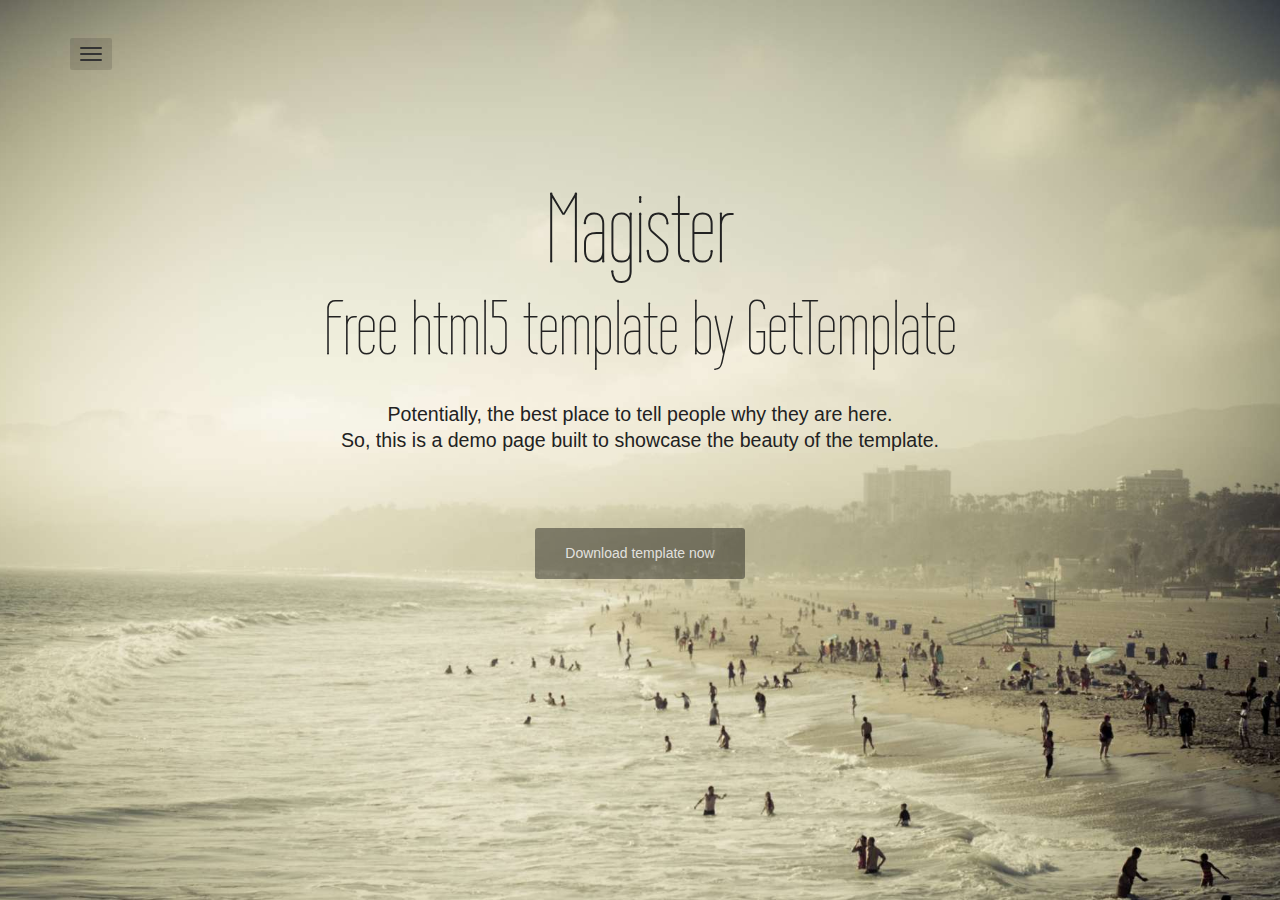
==== Magister/index.html @ 3eb02a28 "adding new template" ====
<!DOCTYPE html>
<html lang="en">
<head>
	<meta charset="utf-8">
	<meta name="viewport"    content="width=device-width, initial-scale=1.0">
	<meta name="description" content="">
	<meta name="author"      content="Sergey Pozhilov (GetTemplate.com)">
	
	<title>Magister - Free html5 template by GetTemplate</title>

	<link rel="shortcut icon" href="assets/images/gt_favicon.png">
	
	<!-- Bootstrap itself -->
	<link href="http://netdna.bootstrapcdn.com/bootstrap/3.0.3/css/bootstrap.min.css" rel="stylesheet" type="text/css">

	<!-- Custom styles -->
	<link rel="stylesheet" href="assets/css/magister.css">

	<!-- Fonts -->
	<link href="http://netdna.bootstrapcdn.com/font-awesome/4.0.3/css/font-awesome.min.css" rel="stylesheet" type="text/css">
	<link href='http://fonts.googleapis.com/css?family=Wire+One' rel='stylesheet' type='text/css'>
</head>

<!-- use "theme-invert" class on bright backgrounds, also try "text-shadows" class -->
<body class="theme-invert">

<nav class="mainmenu">
	<div class="container">
		<div class="dropdown">
			<button type="button" class="navbar-toggle" data-toggle="dropdown"><span class="icon-bar"></span> <span class="icon-bar"></span> <span class="icon-bar"></span> </button>
			<!-- <a data-toggle="dropdown" href="#">Dropdown trigger</a> -->
			<ul class="dropdown-menu" role="menu" aria-labelledby="dLabel">
				<li><a href="#head" class="active">Hello</a></li>
				<li><a href="#about">About me</a></li>
				<li><a href="#themes">Themes</a></li>
				<li><a href="#contact">Get in touch</a></li>
			</ul>
		</div>
	</div>
</nav>


<!-- Main (Home) section -->
<section class="section" id="head">
	<div class="container">

		<div class="row">
			<div class="col-md-10 col-lg-10 col-md-offset-1 col-lg-offset-1 text-center">	

				<!-- Site Title, your name, HELLO msg, etc. -->
				<h1 class="title">Magister</h1>
				<h2 class="subtitle">Free html5 template by GetTemplate</h2>

				<!-- Short introductory (optional) -->
				<h3 class="tagline">
					Potentially, the best place to tell people why they are here.<br>
					So, this is a demo page built to showcase the beauty of the template.
				</h3>
				
				<!-- Nice place to describe your site in a sentence or two -->
				<p><a href="/download/" class="btn btn-default btn-lg">Download template now</a></p>
	
			</div> <!-- /col -->
		</div> <!-- /row -->
	
	</div>
</section>

<!-- Second (About) section -->
<section class="section" id="about">
	<div class="container">
	
		<h2 class="text-center title">About me</h2>
		<div class="row">
			<div class="col-sm-4 col-sm-offset-2">    
				<h5><strong>Where's my lorem ipsum?<br></strong></h5>
				<p>Well, here it is: Lorem ipsum dolor sit amet, consectetur adipisicing elit. Dolorum, ullam, ducimus, eaque, ex autem est dolore illo similique quasi unde sint rerum magnam quod amet iste dolorem ad laudantium molestias enim quibusdam inventore totam fugit eum iusto ratione alias deleniti suscipit modi quis nostrum veniam fugiat debitis officiis impedit ipsum natus ipsa. Doloremque, id, at, corporis, libero laborum architecto mollitia molestiae maxime aut deserunt sed perspiciatis quibusdam praesentium consectetur in sint impedit voluptates! Deleniti, sequi voluptate recusandae facere nostrum?</p>    
			</div>
			<div class="col-sm-4">
				<h5><strong>More, more lipsum!<br></strong></h5>    
				<p>Tempore, eos, voluptatem minus commodi error aut eaque neque consequuntur optio nesciunt quod quibusdam. Ipsum, voluptatibus, totam, modi perspiciatis repudiandae odio ad possimus molestias culpa optio eaque itaque dicta quod cupiditate reiciendis illo illum aspernatur ducimus praesentium quae porro alias repellat quasi cum fugiat accusamus molestiae exercitationem amet fugit sint eligendi omnis adipisci corrupti. Aspernatur.</p>    
				<h5><strong>Author links<br></strong></h5>    
				<p><a href="http://be.net/pozhilov9409">Behance</a> / <a href="https://twitter.com/serggg">Twitter</a> / <a href="http://linkedin.com/pozhilov">LinkedIn</a> / <a href="https://www.facebook.com/pozhilov">Facebook</a></p>
			</div>
		</div>
	</div>
</section>

<!-- Third (Works) section -->
<section class="section" id="themes">
	<div class="container">
	
		<h2 class="text-center title">More Themes</h2>
		<p class="lead text-center">
			Huge thank you to all people who publish<br>
			their photos at <a href="http://unsplash.com">Unsplash</a>, thank you guys!
		</p>
		<div class="row">
			<div class="col-sm-4 col-sm-offset-2">
				<div class="thumbnail">
					<img src="assets/screenshots/sshot1.jpg" alt="">
					<div class="caption">
						<h3>Thumbnail label</h3>
						<p>Lorem ipsum dolor sit amet, consectetur adipisicing elit. Neque doloribus enim vitae nam cupiditate eius at explicabo eaque facere iste.</p>
						<p><a href="#" class="btn btn-primary" role="button">Button</a> <a href="#" class="btn btn-default" role="button">Button</a></p>
					</div>
				</div>
			</div>
			<div class="col-sm-4">
				<div class="thumbnail">
					<img src="assets/screenshots/sshot4.jpg" alt="">
					<div class="caption">
						<h3>Thumbnail label</h3>
						<p>Lorem ipsum dolor sit amet, consectetur adipisicing elit. Neque doloribus enim vitae nam cupiditate eius at explicabo eaque facere iste.</p>
						<p><a href="#" class="btn btn-primary" role="button">Button</a> <a href="#" class="btn btn-default" role="button">Button</a></p>
					</div>
				</div>
			</div>
			<div class="col-sm-4 col-sm-offset-2">
				<div class="thumbnail">
					<img src="assets/screenshots/sshot5.jpg" alt="">
					<div class="caption">
						<h3>Thumbnail label</h3>
						<p>Lorem ipsum dolor sit amet, consectetur adipisicing elit. Neque doloribus enim vitae nam cupiditate eius at explicabo eaque facere iste.</p>
						<p><a href="#" class="btn btn-primary" role="button">Button</a> <a href="#" class="btn btn-default" role="button">Button</a></p>
					</div>
				</div>
			</div>
			<div class="col-sm-4">
				<div class="thumbnail">
					<img src="assets/screenshots/sshot3.jpg" alt="">
					<div class="caption">
						<h3>Thumbnail label</h3>
						<p>Lorem ipsum dolor sit amet, consectetur adipisicing elit. Neque doloribus enim vitae nam cupiditate eius at explicabo eaque facere iste.</p>
						<p><a href="#" class="btn btn-primary" role="button">Button</a> <a href="#" class="btn btn-default" role="button">Button</a></p>
					</div>
				</div>
			</div>

		</div>

	</div>
</section>

<!-- Fourth (Contact) section -->
<section class="section" id="contact">
	<div class="container">
	
		<h2 class="text-center title">Get in touch</h2>

		<div class="row">
			<div class="col-sm-8 col-sm-offset-2 text-center">
				<p class="lead">Have a question about this template, or want to suggest a new feature?</p>
				<p>Feel free to email me, or drop me a line in Twitter!</p>
				<p><b>gt@gettemplate.com</b><br><br></p>
				<ul class="list-inline list-social">
					<li><a href="https://twitter.com/serggg" class="btn btn-link"><i class="fa fa-twitter fa-fw"></i> Twitter</a></li>
					<li><a href="https://github.com/pozhilov" class="btn btn-link"><i class="fa fa-github fa-fw"></i> Github</a></li>
					<li><a href="http://linkedin/in/pozhilov" class="btn btn-link"><i class="fa fa-linkedin fa-fw"></i> LinkedIn</a></li>
				</ul>
			</div>
		</div>

	</div>
</section>


<!-- Load js libs only when the page is loaded. -->
<script src="http://ajax.googleapis.com/ajax/libs/jquery/1.10.2/jquery.min.js"></script>
<script src="http://netdna.bootstrapcdn.com/bootstrap/3.0.3/js/bootstrap.min.js"></script>
<script src="assets/js/modernizr.custom.72241.js"></script>
<!-- Custom template scripts -->
<script src="assets/js/magister.js"></script>
</body>
</html>
---- Magister/assets/css/magister.css ----
html {
	background:#505D6E url(../images/body4.jpg) no-repeat center center fixed; 
	min-height:100%;
	-webkit-background-size: cover;
	   -moz-background-size: cover;
	     -o-background-size: cover;
	        background-size: cover;
}

body {
	background:transparent;
	min-height:100%; 	
	-webkit-font-smoothing: antialiased;
	-webkit-overflow-scrolling: touch;
	line-height: 1.5em;
	font-size:14px;
	font-family: Helvetica, Arial, sans-serif;
	color:#fff;
	color:rgba(255,255,255,.8); 
	font-weight: normal;
}


/********************************************************/
/*                    Navigation bar                    */
/********************************************************/
.mainmenu { z-index: 999999; width:100%;  padding: 30px 0 0 0;}
@media (min-width: 768px) {
	.mainmenu { position: fixed; }
}

.navbar-toggle {
	position:relative;
	float:left;
	display:block;
	padding: 9px 10px;
	background: rgba(255, 255, 255, 0.2);
	background-image: none;
	border: 0 none;
	top:0px; 
	-webkit-border-radius: 2px;
	   -moz-border-radius: 2px;
	        border-radius: 2px;
	outline: 0;
	opacity: 1;
	-webkit-transition: all .45s;
	   -moz-transition: all .45s;
	        transition: all .45s;
	        float: left;
}
.navbar-toggle .icon-bar {
  display: block;
  width: 22px;
  height: 2px;
  background: #fff;
}
.navbar-toggle .icon-bar + .icon-bar {
	margin-top: 4px;
}
.open .navbar-toggle { 
	top:-70px; 
	opacity: 0;  
}
.mainmenu .dropdown-menu {
	top: -14em;
	left: 0px;
	font-size: 13px;
	padding:0;
	background:none;
	border:0 none;
	border-radius: 2px;
	-webkit-box-shadow: none;
	box-shadow: none;
	display:block;
	opacity:0;
	-webkit-transition: all .45s;
	   -moz-transition: all .45s;
	        transition: all .45s;
}
.mainmenu .dropdown-menu .active { 
	font-weight:bold;
}
.mainmenu .open .dropdown-menu { 
	top:2px;
	opacity:1;
}
.mainmenu .dropdown-menu a { 
	padding:10px 10px;
	margin:0;
	color:white;
	text-decoration: none;
	-webkit-border-radius: 2px;
	   -moz-border-radius: 2px;
	        border-radius: 2px;
}
.mainmenu .dropdown-menu a:hover { 
	background:rgba(255,255,255,.1);
	color:white;
	padding:10px 8px 10px 12px;
}



/********************************************************/
/*             Sections - universal classes             */
/********************************************************/
.section { 
	z-index: 1;
	min-height:420px;
	width: 100%; 
	overflow:auto;
	height:100%;
	padding-top:100px;
	padding-bottom:50px; 
	display:none;
	top:0;
} 
@media (min-width: 768px) {
	.section { padding-top:160px;}
}

/* Show one of sections */
#head { 
	display: block;
}


/********************************************************/
/*                      Typography                      */
/********************************************************/
a { color:#fff; text-decoration: none; }
a:hover, a:active { color:#fff; text-decoration: underline; }
.lead { 
	font-weight:normal;
	font-size:1.5em;
	line-height:1.2em;
}

.title,
.subtitle { 
	font-family: 'Wire One', Helvetica, Arial, sans-serif;
	font-weight:normal;
	font-size:7em;
	margin-bottom:15px; 
	color:#FDF9F4; 
	line-height:1em;
}
.subtitle { 
	line-height:.9em;
	font-size:5.5em;
	margin-top:0;
	margin-bottom:40px; 
}
.tagline { 
	font-size:1.4em;
	line-height:1.3em;
	font-weight:normal;
	margin-bottom:75px;
}

@media (max-width: 767px) {
	.lead { 
		font-size:1.3em;
	}
}


/********************************************************/
/*                   UI - Buttons                       */
/********************************************************/
.btn{
	color:#333;
	text-shadow: none;
	text-decoration: none;
	-webkit-border-radius: 3px;
	-moz-border-radius: 3px;
	border-radius: 3px;
	border:0 none;
}
.btn:hover {
	color:#000;
}
.btn-lg { 
	padding:16px 30px;
	font-size:inherit;
}

.btn-link {
	color:rgba(255,255,255,.8);
}
.btn-link:hover, .btn-link:focus, .btn-link:active {
	color:#fff
}
.btn-default {
	background: rgba(255,255,255,.5);
}
.btn-default:hover, .btn-default:focus, .btn-default:active, .btn-default.active {
	background: rgba(255,255,255,.8);
}
.btn-primary {
	background: rgba(255,255,255,.2);
}
.btn-primary:hover, .btn-primary:focus, .btn-primary:active, .btn-primary:active {
	background: rgba(255,255,255,.5);
}



/********************************************************/
/*                 UI - Thumbnails                      */
/********************************************************/
.thumbnail {
	background-color: rgba(255,255,255,.2);
	border: 0 none;
	padding:10px;
	-webkit-border-radius: 2px;
	   -moz-border-radius: 2px;
	        border-radius: 2px;
}
.thumbnail .caption {
	color: inherit;
}



/********************************************************/
/*                 Everything else                      */
/********************************************************/

.list-social .btn { 
	font-size:1.3em; 
}
.list-social .btn:hover, .list-social .btn:active, .list-social .btn:focus { 
	text-decoration: none; 
}


/* Social buttons in the footer */
#social { 
	margin-top:50px;
	margin-bottom:50px;
}
#social .wrapper { 
	width:340px; 
	margin:0 auto;
}






























/***********************************************************/
/*                   Theme: text shadows                   */
/***********************************************************/
.text-shadows { 	
	text-shadow:0 1px 2px rgba(0,0,0,.2);
}
.text-shadows .title,
.text-shadows .subtitle,
.text-shadows .tagline { 
	text-shadow:0 2px 3px rgba(0,0,0,.4);
}
.text-shadows .mainmenu .dropdown-menu a { 
	text-shadow:0 2px 1px rgba(0,0,0,.2);
}
.text-shadows .mainmenu .dropdown-menu a:hover { 
	text-shadow:none;
}



/***********************************************************/
/*                   Inverted theme                        */
/***********************************************************/
.theme-invert { 	
	color:#222;
	color:rgba(0,0,0,.8); 
 }
.theme-invert a { 
	color:#000;
}
.theme-invert .btn {
	color:rgba(255,255,255,.8);
}
.theme-invert .btn:hover {
	color:#fff;
}
.theme-invert .btn-link {
	color:rgba(0,0,0,.8);
}
.theme-invert .btn-link:hover, .theme-invert .btn-link:focus, .theme-invert .btn-link:active {
	color:#000
}
.theme-invert .navbar-toggle {
	background: rgba(0, 0, 0, 0.12);
}
.theme-invert .navbar-toggle .icon-bar {
  background: #333;
}
.theme-invert .mainmenu .dropdown-menu a { 
	color:#000;
}
.theme-invert .mainmenu .dropdown-menu a:hover { 
	background:rgba(0,0,0,.1);
	color:#000;
}

.theme-invert .title,
.theme-invert .subtitle,
.theme-invert .tagline { 
	color:#222222; 
}

.theme-invert .btn-default {
	background: rgba(0,0,0,.4);
}
.theme-invert .btn-default:hover,
.theme-invert .btn-default:focus,
.theme-invert .btn-default:active,
.theme-invert .btn-default.active {
	background: rgba(0,0,0,.6);
	color:#fff;
}
.theme-invert .btn-primary {
	background: rgba(0,0,0,.2);
}
.theme-invert .btn-primary:hover,
.theme-invert .btn-primary:focus,
.theme-invert .btn-primary:active,
.theme-invert .btn-primary.active {
	background: rgba(0,0,0,.3);
	color:#fff;
}

.theme-invert .thumbnail {
	background-color: rgba(255,255,255,.8);
}
.thumbnail .caption {
	color: inherit;
}
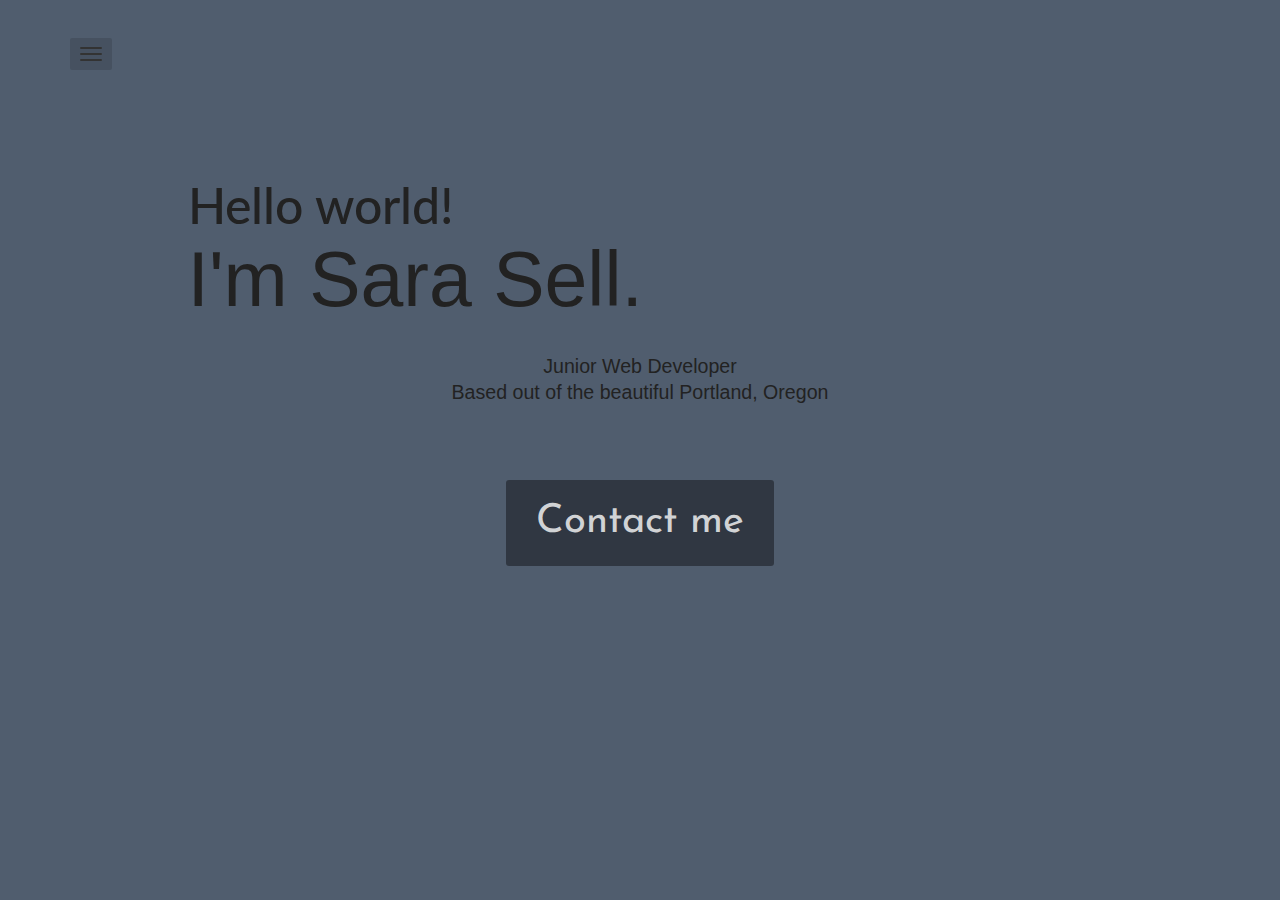
==== commit 750d36fc: "getting the template stylized and adding a couple pics" ====
--- a/Magister/index.html
+++ b/Magister/index.html
@@ -6,19 +6,20 @@
 	<meta name="description" content="">
 	<meta name="author"      content="Sergey Pozhilov (GetTemplate.com)">
 	
-	<title>Magister - Free html5 template by GetTemplate</title>
+	<title>Sara Sell</title>
 
 	<link rel="shortcut icon" href="assets/images/gt_favicon.png">
 	
-	<!-- Bootstrap itself -->
+	<!-- Bootstrap -->
 	<link href="http://netdna.bootstrapcdn.com/bootstrap/3.0.3/css/bootstrap.min.css" rel="stylesheet" type="text/css">
 
 	<!-- Custom styles -->
 	<link rel="stylesheet" href="assets/css/magister.css">
+	<link rel="stylesheet" type="text/css" href="assets/css/stylesheet.css">
 
 	<!-- Fonts -->
 	<link href="http://netdna.bootstrapcdn.com/font-awesome/4.0.3/css/font-awesome.min.css" rel="stylesheet" type="text/css">
-	<link href='http://fonts.googleapis.com/css?family=Wire+One' rel='stylesheet' type='text/css'>
+    <link href='http://fonts.googleapis.com/css?family=Lato|Josefin+Sans|Grand+Hotel' rel='stylesheet' type='text/css'>
 </head>
 
 <!-- use "theme-invert" class on bright backgrounds, also try "text-shadows" class -->
@@ -31,9 +32,9 @@
 			<!-- <a data-toggle="dropdown" href="#">Dropdown trigger</a> -->
 			<ul class="dropdown-menu" role="menu" aria-labelledby="dLabel">
 				<li><a href="#head" class="active">Hello</a></li>
-				<li><a href="#about">About me</a></li>
-				<li><a href="#themes">Themes</a></li>
-				<li><a href="#contact">Get in touch</a></li>
+				<li><a href="#about">About</a></li>
+				<li><a href="#themes">Portfolio</a></li>
+				<li><a href="#contact">Contact</a></li>
 			</ul>
 		</div>
 	</div>
@@ -48,17 +49,17 @@
 			<div class="col-md-10 col-lg-10 col-md-offset-1 col-lg-offset-1 text-center">	
 
 				<!-- Site Title, your name, HELLO msg, etc. -->
-				<h1 class="title">Magister</h1>
-				<h2 class="subtitle">Free html5 template by GetTemplate</h2>
+				<h1 class="title">Hello world!</h1>
+				<h2 class="subtitle">I'm Sara Sell.</h2>
 
 				<!-- Short introductory (optional) -->
 				<h3 class="tagline">
-					Potentially, the best place to tell people why they are here.<br>
-					So, this is a demo page built to showcase the beauty of the template.
+					Junior Web Developer<br>
+					Based out of the beautiful Portland, Oregon
 				</h3>
 				
 				<!-- Nice place to describe your site in a sentence or two -->
-				<p><a href="/download/" class="btn btn-default btn-lg">Download template now</a></p>
+				<p><a href="/download/" class="btn btn-default btn-lg">Contact me</a></p>
 	
 			</div> <!-- /col -->
 		</div> <!-- /row -->
@@ -70,7 +71,7 @@
 <section class="section" id="about">
 	<div class="container">
 	
-		<h2 class="text-center title">About me</h2>
+		<h2 class="text-center title">About</h2>
 		<div class="row">
 			<div class="col-sm-4 col-sm-offset-2">    
 				<h5><strong>Where's my lorem ipsum?<br></strong></h5>
@@ -79,10 +80,11 @@
 			<div class="col-sm-4">
 				<h5><strong>More, more lipsum!<br></strong></h5>    
 				<p>Tempore, eos, voluptatem minus commodi error aut eaque neque consequuntur optio nesciunt quod quibusdam. Ipsum, voluptatibus, totam, modi perspiciatis repudiandae odio ad possimus molestias culpa optio eaque itaque dicta quod cupiditate reiciendis illo illum aspernatur ducimus praesentium quae porro alias repellat quasi cum fugiat accusamus molestiae exercitationem amet fugit sint eligendi omnis adipisci corrupti. Aspernatur.</p>    
-				<h5><strong>Author links<br></strong></h5>    
-				<p><a href="http://be.net/pozhilov9409">Behance</a> / <a href="https://twitter.com/serggg">Twitter</a> / <a href="http://linkedin.com/pozhilov">LinkedIn</a> / <a href="https://www.facebook.com/pozhilov">Facebook</a></p>
+				<h5><strong>My links<br></strong></h5>    
+				<p><a href="http://twitter.com/sellcommasara">Twitter</a> / <a href="https://github.com/sarasell">Github</a> / <a href="https://www.linkedin.com/pub/sara-sell/88/38b/128">LinkedIn</a></p>
 			</div>
 		</div>
+		<p><a href="/download/" class="btn btn-default btn-lg">Contact me</a></p><!--insert my resume pdf on this line-->
 	</div>
 </section>
 
@@ -90,7 +92,7 @@
 <section class="section" id="themes">
 	<div class="container">
 	
-		<h2 class="text-center title">More Themes</h2>
+		<h2 class="text-center title">Some of my projects</h2>
 		<p class="lead text-center">
 			Huge thank you to all people who publish<br>
 			their photos at <a href="http://unsplash.com">Unsplash</a>, thank you guys!
@@ -100,8 +102,8 @@
 				<div class="thumbnail">
 					<img src="assets/screenshots/sshot1.jpg" alt="">
 					<div class="caption">
-						<h3>Thumbnail label</h3>
-						<p>Lorem ipsum dolor sit amet, consectetur adipisicing elit. Neque doloribus enim vitae nam cupiditate eius at explicabo eaque facere iste.</p>
+						<h3>letefeed</h3>
+						<p>INSERT DESCRIPTION OF SITE</p>
 						<p><a href="#" class="btn btn-primary" role="button">Button</a> <a href="#" class="btn btn-default" role="button">Button</a></p>
 					</div>
 				</div>
@@ -110,8 +112,8 @@
 				<div class="thumbnail">
 					<img src="assets/screenshots/sshot4.jpg" alt="">
 					<div class="caption">
-						<h3>Thumbnail label</h3>
-						<p>Lorem ipsum dolor sit amet, consectetur adipisicing elit. Neque doloribus enim vitae nam cupiditate eius at explicabo eaque facere iste.</p>
+						<h3>Healing Touch</h3>
+						<p>INSERT DESCRIPTION OF MASSAGE SITE.</p>
 						<p><a href="#" class="btn btn-primary" role="button">Button</a> <a href="#" class="btn btn-default" role="button">Button</a></p>
 					</div>
 				</div>
@@ -120,8 +122,8 @@
 				<div class="thumbnail">
 					<img src="assets/screenshots/sshot5.jpg" alt="">
 					<div class="caption">
-						<h3>Thumbnail label</h3>
-						<p>Lorem ipsum dolor sit amet, consectetur adipisicing elit. Neque doloribus enim vitae nam cupiditate eius at explicabo eaque facere iste.</p>
+						<h3>Liz Keegan</h3>
+						<p>INSERT DESCRIPTION OF LIZ'S SITE.</p>
 						<p><a href="#" class="btn btn-primary" role="button">Button</a> <a href="#" class="btn btn-default" role="button">Button</a></p>
 					</div>
 				</div>
@@ -146,17 +148,17 @@
 <section class="section" id="contact">
 	<div class="container">
 	
-		<h2 class="text-center title">Get in touch</h2>
+		<h2 class="text-center title">Contact</h2>
 
 		<div class="row">
 			<div class="col-sm-8 col-sm-offset-2 text-center">
-				<p class="lead">Have a question about this template, or want to suggest a new feature?</p>
-				<p>Feel free to email me, or drop me a line in Twitter!</p>
-				<p><b>gt@gettemplate.com</b><br><br></p>
+				<p class="lead">Want to just chat about coding or contact me for a potential work or collaboration opportunity?</p>
+				<p>Please feel free to email me, or drop me a line on Twitter!</p>
+				<p><b>sara.eb.sell@gmail.com</b><br><br></p>
 				<ul class="list-inline list-social">
-					<li><a href="https://twitter.com/serggg" class="btn btn-link"><i class="fa fa-twitter fa-fw"></i> Twitter</a></li>
-					<li><a href="https://github.com/pozhilov" class="btn btn-link"><i class="fa fa-github fa-fw"></i> Github</a></li>
-					<li><a href="http://linkedin/in/pozhilov" class="btn btn-link"><i class="fa fa-linkedin fa-fw"></i> LinkedIn</a></li>
+					<li><a href="http://twitter.com/sellcommasara" class="btn btn-link"><i class="fa fa-twitter fa-fw"></i> Twitter</a></li>
+					<li><a href="https://github.com/sarasell" class="btn btn-link"><i class="fa fa-github fa-fw"></i> Github</a></li>
+					<li><a href="https://www.linkedin.com/pub/sara-sell/88/38b/128" class="btn btn-link"><i class="fa fa-linkedin fa-fw"></i> LinkedIn</a></li>
 				</ul>
 			</div>
 		</div>
--- a/Magister/assets/css/magister.css
+++ b/Magister/assets/css/magister.css
@@ -1,12 +1,3 @@
-html {
-	background:#505D6E url(../images/body4.jpg) no-repeat center center fixed; 
-	min-height:100%;
-	-webkit-background-size: cover;
-	   -moz-background-size: cover;
-	     -o-background-size: cover;
-	        background-size: cover;
-}
-
 body {
 	background:transparent;
 	min-height:100%; 	
@@ -15,8 +6,8 @@
 	line-height: 1.5em;
 	font-size:14px;
 	font-family: Helvetica, Arial, sans-serif;
-	color:#fff;
-	color:rgba(255,255,255,.8); 
+	/*color:#fff;
+	color:rgba(255,255,255,.8); */
 	font-weight: normal;
 }
 
@@ -247,33 +238,6 @@
 
 
 
-
-
-
-
-
-
-
-
-
-
-
-
-
-
-
-
-
-
-
-
-
-
-
-
-
-
-
 /***********************************************************/
 /*                   Theme: text shadows                   */
 /***********************************************************/
--- a/Magister/assets/css/stylesheet.css
+++ b/Magister/assets/css/stylesheet.css
@@ -0,0 +1,124 @@
+html {
+  background:#505D6E url(.../images/world.jpg) no-repeat center center fixed; 
+  min-height:100%;
+  -webkit-background-size: cover;
+     -moz-background-size: cover;
+       -o-background-size: cover;
+          background-size: cover;
+}
+
+.title {
+  font-family: 'Lato','Lucida Grande', 'Helvetica Neue', Helvetica, Arial, sans-serif;
+  font-weight: 500;
+  font-size: 50px;
+  text-align: left;
+  padding-left: 20px;
+}
+
+h2 {
+  text-align: left;
+  font-family: 'Josefin Sans';
+  padding-left: 20px;
+}
+
+.contact-me {
+  margin-top: 100px;
+  padding: 10px;
+}
+
+.contact-me p {
+  color: #F2E3D0;
+  font-family: 'Grand Hotel','Lucida Grande', sans-serif;
+  font-size: 60px;
+}
+
+ body p {
+  font-family: 'Josefin Sans','Lucida Grande', 'Helvetica Neue', Helvetica, Arial, sans-serif;
+  font-size: 40px;
+  text-align: center;
+ }
+
+.icons {
+ font-size: 50px;
+}
+
+.icons img {
+  width: 100px;
+  height: 100px;
+}
+ /*footer div {
+  text-decoration: none;
+  color: #F2C063;
+  text-align: center;
+  min-height: 100%;
+}
+
+ footer div a {
+  text-decoration: none;
+  text-align: center;
+  font-size: 25px;
+  color: #C5D1D9;
+  font-family: 'Grand Hotel','Lucida Grande','sans-serif';
+ }  
+
+footer {
+    margin-top: 70%;
+    text-decoration: none;
+}*/
+
+
+
+
+/*******************************************************************************
+Small Device Styles
+*******************************************************************************/
+
+@media screen and (max-width: 480px) {
+  body {
+    font-size:14px;
+  }
+
+  #downloads {
+    display: none;
+  }
+
+  .inner {
+    min-width: 320px;
+    max-width: 480px;
+  }
+
+  #project_title {
+  font-size: 32px;
+  }
+
+  h1 {
+    font-size: 28px;
+  }
+
+  h2 {
+    font-size: 24px;
+  }
+
+  h3 {
+    font-size: 21px;
+  }
+
+  h4 {
+    font-size: 18px;
+  }
+
+  h5 {
+    font-size: 14px;
+  }
+
+  h6 {
+    font-size: 12px;
+  }
+
+  code, pre {
+    min-width: 320px;
+    max-width: 480px;
+    font-size: 11px;
+  }
+
+}
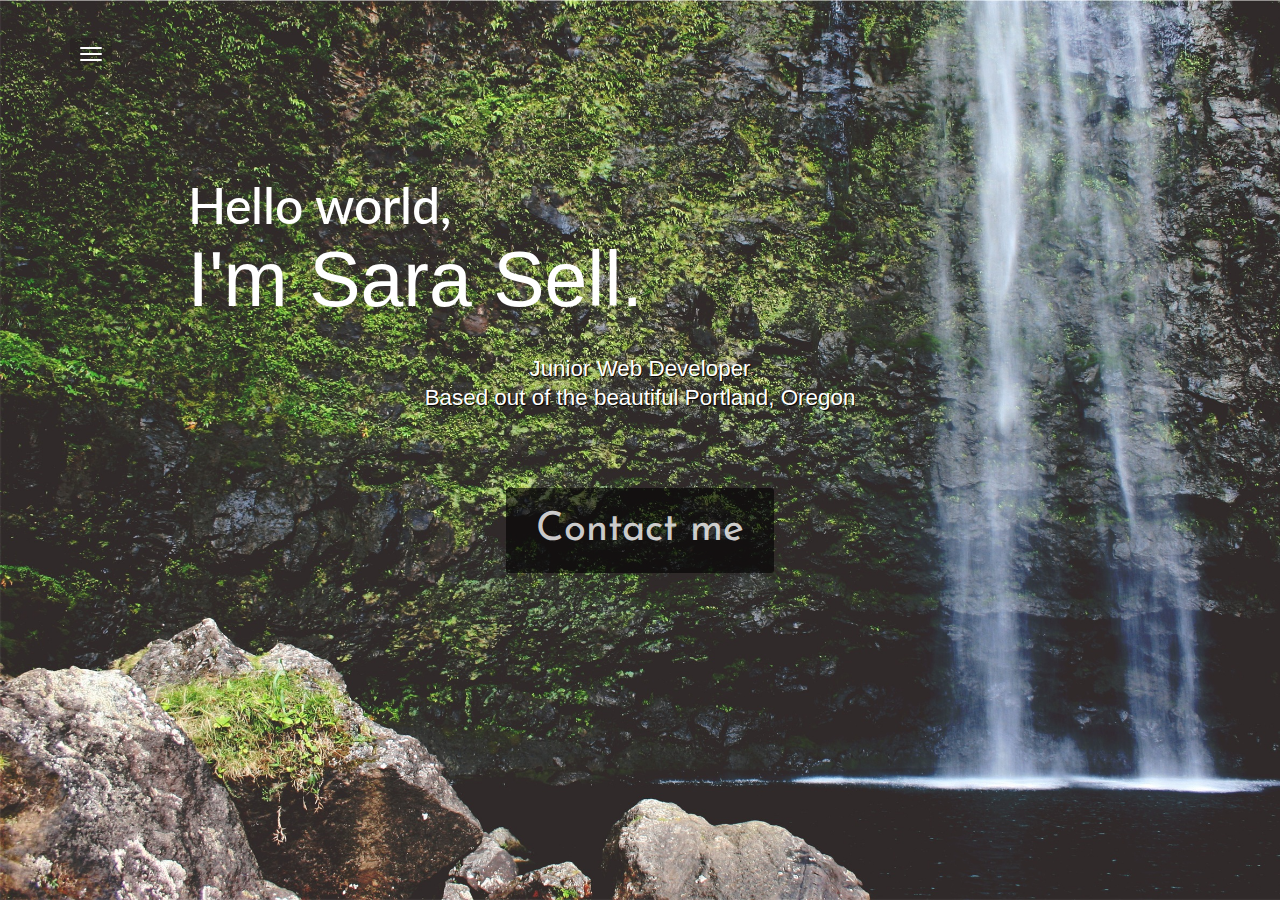
==== commit 65c009a6: "added a background and edited some defualt styling" ====
--- a/Magister/index.html
+++ b/Magister/index.html
@@ -8,7 +8,7 @@
 	
 	<title>Sara Sell</title>
 
-	<link rel="shortcut icon" href="assets/images/gt_favicon.png">
+	<!--<link rel="shortcut icon" href="assets/images/gt_favicon.png">-->
 	
 	<!-- Bootstrap -->
 	<link href="http://netdna.bootstrapcdn.com/bootstrap/3.0.3/css/bootstrap.min.css" rel="stylesheet" type="text/css">
@@ -33,7 +33,7 @@
 			<ul class="dropdown-menu" role="menu" aria-labelledby="dLabel">
 				<li><a href="#head" class="active">Hello</a></li>
 				<li><a href="#about">About</a></li>
-				<li><a href="#themes">Portfolio</a></li>
+				<li><a href="#themes">Projects</a></li>
 				<li><a href="#contact">Contact</a></li>
 			</ul>
 		</div>
@@ -49,7 +49,7 @@
 			<div class="col-md-10 col-lg-10 col-md-offset-1 col-lg-offset-1 text-center">	
 
 				<!-- Site Title, your name, HELLO msg, etc. -->
-				<h1 class="title">Hello world!</h1>
+				<h1 class="title">Hello world,</h1>
 				<h2 class="subtitle">I'm Sara Sell.</h2>
 
 				<!-- Short introductory (optional) -->
@@ -84,7 +84,7 @@
 				<p><a href="http://twitter.com/sellcommasara">Twitter</a> / <a href="https://github.com/sarasell">Github</a> / <a href="https://www.linkedin.com/pub/sara-sell/88/38b/128">LinkedIn</a></p>
 			</div>
 		</div>
-		<p><a href="/download/" class="btn btn-default btn-lg">Contact me</a></p><!--insert my resume pdf on this line-->
+		<p><a href="/download/" class="btn btn-default btn-lg">Resume</a></p><!--insert my resume pdf on this line-->
 	</div>
 </section>
 
@@ -92,18 +92,18 @@
 <section class="section" id="themes">
 	<div class="container">
 	
-		<h2 class="text-center title">Some of my projects</h2>
-		<p class="lead text-center">
+		<h2 class="text-center title">My current work</h2>
+		<!--<p class="lead text-center">
 			Huge thank you to all people who publish<br>
 			their photos at <a href="http://unsplash.com">Unsplash</a>, thank you guys!
-		</p>
+		</p>-->
 		<div class="row">
 			<div class="col-sm-4 col-sm-offset-2">
 				<div class="thumbnail">
 					<img src="assets/screenshots/sshot1.jpg" alt="">
 					<div class="caption">
 						<h3>letefeed</h3>
-						<p>INSERT DESCRIPTION OF SITE</p>
+						<p>A social media application that connects the user to the NBA athletes of their choice.</p>
 						<p><a href="#" class="btn btn-primary" role="button">Button</a> <a href="#" class="btn btn-default" role="button">Button</a></p>
 					</div>
 				</div>
@@ -113,7 +113,7 @@
 					<img src="assets/screenshots/sshot4.jpg" alt="">
 					<div class="caption">
 						<h3>Healing Touch</h3>
-						<p>INSERT DESCRIPTION OF MASSAGE SITE.</p>
+						<p>Informational site for a local massage studio.</p>
 						<p><a href="#" class="btn btn-primary" role="button">Button</a> <a href="#" class="btn btn-default" role="button">Button</a></p>
 					</div>
 				</div>
@@ -123,7 +123,7 @@
 					<img src="assets/screenshots/sshot5.jpg" alt="">
 					<div class="caption">
 						<h3>Liz Keegan</h3>
-						<p>INSERT DESCRIPTION OF LIZ'S SITE.</p>
+						<p>Portfolio site for an author and speaker.</p>
 						<p><a href="#" class="btn btn-primary" role="button">Button</a> <a href="#" class="btn btn-default" role="button">Button</a></p>
 					</div>
 				</div>
@@ -132,8 +132,8 @@
 				<div class="thumbnail">
 					<img src="assets/screenshots/sshot3.jpg" alt="">
 					<div class="caption">
-						<h3>Thumbnail label</h3>
-						<p>Lorem ipsum dolor sit amet, consectetur adipisicing elit. Neque doloribus enim vitae nam cupiditate eius at explicabo eaque facere iste.</p>
+						<h3>Bitches be codin'</h3>
+						<p>Co-founder and contributing author of a blog catered towards women in the web development community</p>
 						<p><a href="#" class="btn btn-primary" role="button">Button</a> <a href="#" class="btn btn-default" role="button">Button</a></p>
 					</div>
 				</div>
--- a/Magister/assets/css/magister.css
+++ b/Magister/assets/css/magister.css
@@ -133,7 +133,7 @@
 	font-weight:normal;
 	font-size:7em;
 	margin-bottom:15px; 
-	color:#FDF9F4; 
+	/*#FDF9F4;*/
 	line-height:1em;
 }
 .subtitle { 
@@ -211,6 +211,7 @@
 .thumbnail .caption {
 	color: inherit;
 }
+
 
 
 
@@ -287,7 +288,7 @@
   background: #333;
 }
 .theme-invert .mainmenu .dropdown-menu a { 
-	color:#000;
+	color: #000;
 }
 .theme-invert .mainmenu .dropdown-menu a:hover { 
 	background:rgba(0,0,0,.1);
@@ -297,7 +298,7 @@
 .theme-invert .title,
 .theme-invert .subtitle,
 .theme-invert .tagline { 
-	color:#222222; 
+	color: #222222;
 }
 
 .theme-invert .btn-default {
--- a/Magister/assets/css/stylesheet.css
+++ b/Magister/assets/css/stylesheet.css
@@ -1,5 +1,5 @@
 html {
-  background:#505D6E url(.../images/world.jpg) no-repeat center center fixed; 
+  background-image: url(waterfall.jpg); 
   min-height:100%;
   -webkit-background-size: cover;
      -moz-background-size: cover;
@@ -27,7 +27,8 @@
 }
 
 .contact-me p {
-  color: #F2E3D0;
+  color: white;
+  /*#F2E3D0;*/
   font-family: 'Grand Hotel','Lucida Grande', sans-serif;
   font-size: 60px;
 }
@@ -36,6 +37,7 @@
   font-family: 'Josefin Sans','Lucida Grande', 'Helvetica Neue', Helvetica, Arial, sans-serif;
   font-size: 40px;
   text-align: center;
+  color: white;
  }
 
 .icons {
@@ -46,6 +48,51 @@
   width: 100px;
   height: 100px;
 }
+
+.theme-invert .title,
+.theme-invert .subtitle,
+.theme-invert .tagline { 
+  color: white;
+}
+
+.theme-invert .tagline { 
+ text-shadow: 1px 1px 1px #000; 
+ font-size: 1.6em;
+ }
+
+.theme-invert .btn-default {
+  background: rgba(0,0,0,.6);
+}
+.theme-invert .btn-default:hover,
+.theme-invert .btn-default:focus,
+.theme-invert .btn-default:active,
+.theme-invert .btn-default.active {
+  background: rgba(0,0,0,.8);
+  color:#fff;
+}
+
+.theme-invert .navbar-toggle .icon-bar {
+  background: white;
+}
+.theme-invert .mainmenu .dropdown-menu a { 
+  color: white;
+  font-size: 1em;
+}
+
+.theme-invert .mainmenu .dropdown-menu a:hover { 
+  color: white;
+  font-size: 1em;
+}
+
+.theme-invert .mainmenu .dropdown-menu a:focus { 
+  background: rgba(0,0,0,.6);
+}
+
+.thumbnail .caption p {
+  font-size: 1.5em;
+  color: #575757;
+}
+
  /*footer div {
   text-decoration: none;
   color: #F2C063;
